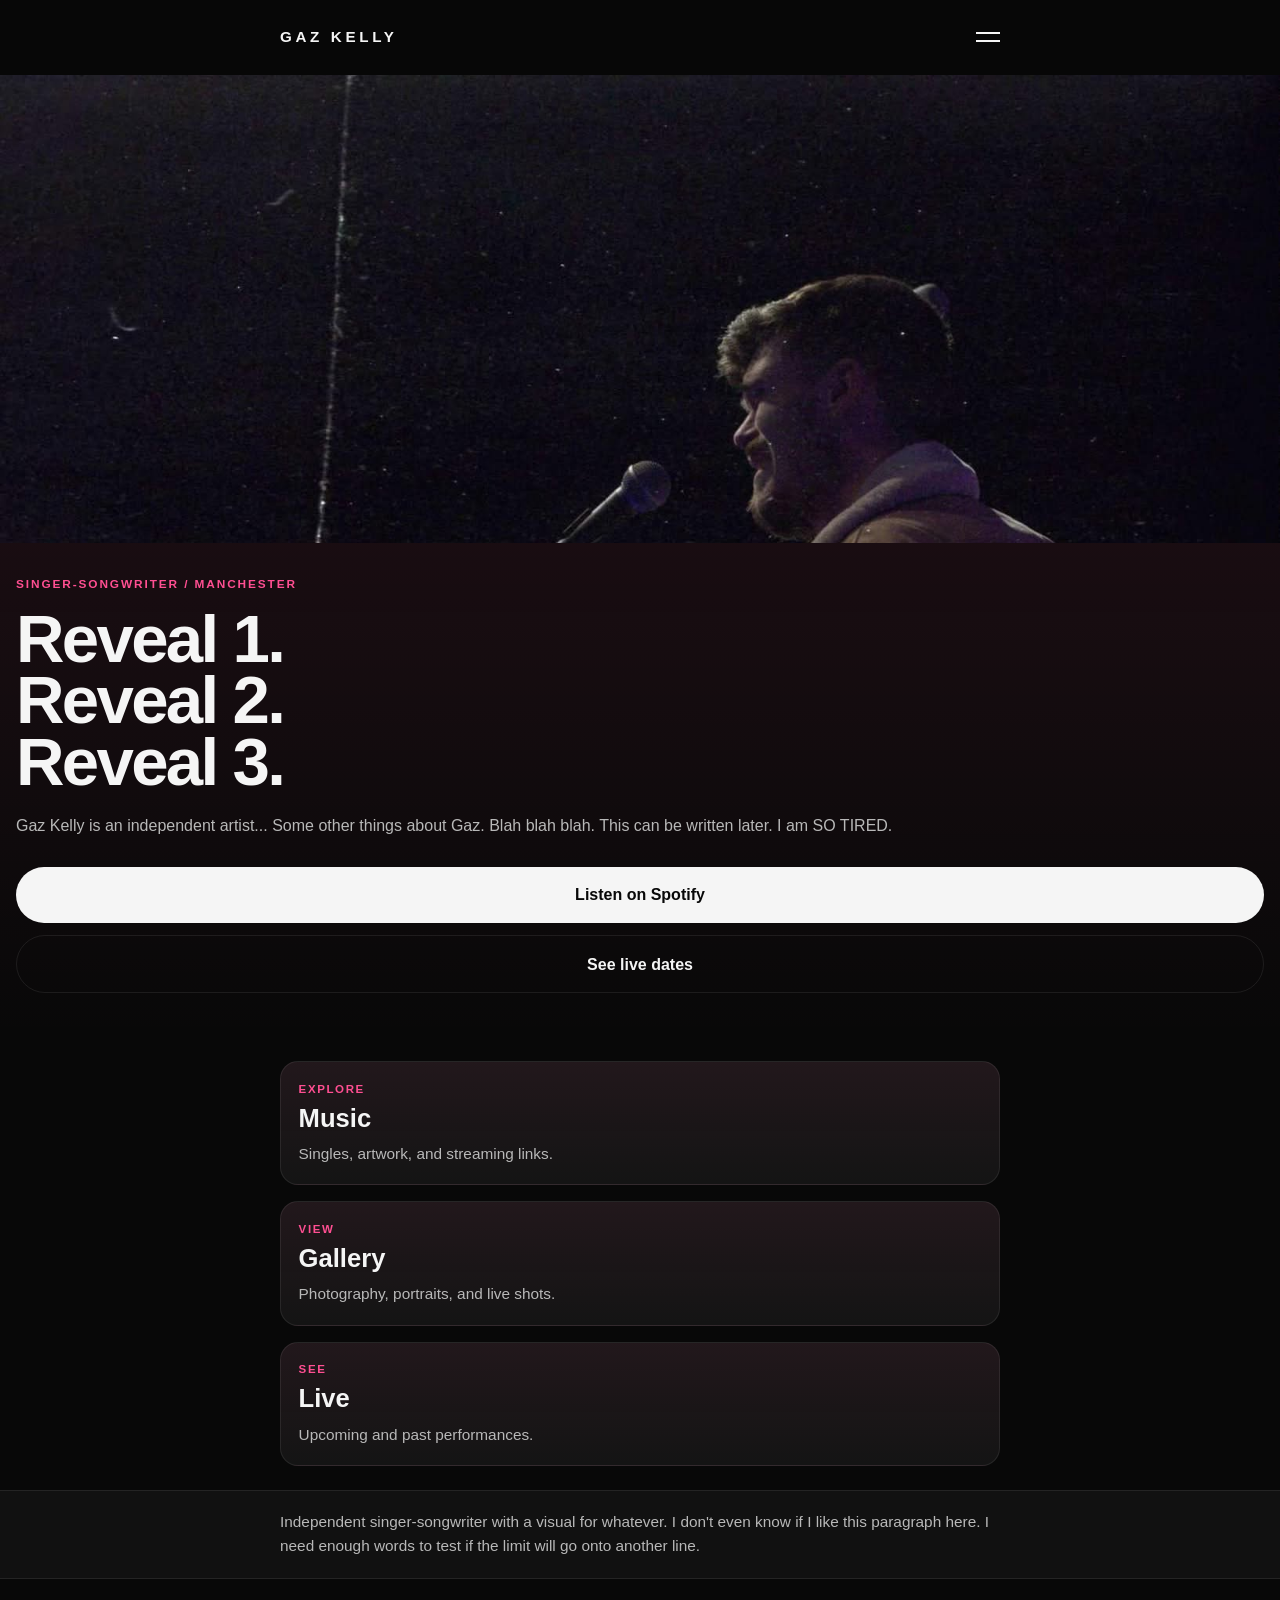
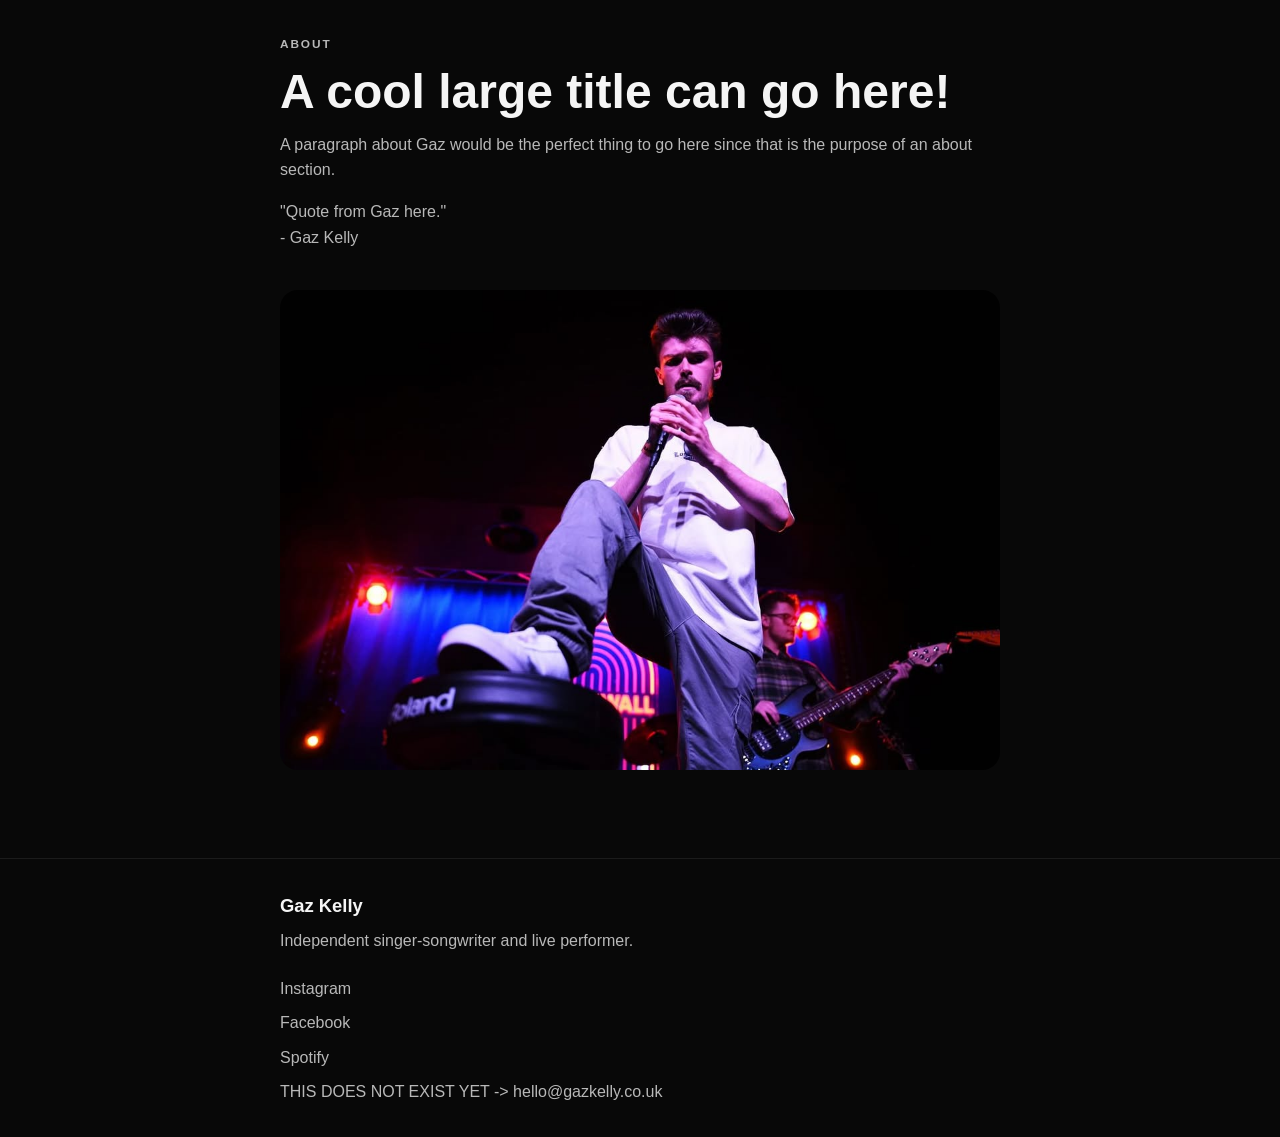
==== m/index.html @ 902c29c4 "15-03-2026 02 - Updated index.html to change "img/ to "/img/ to support the root directory - Updated" ====
<!DOCTYPE html>
<html lang="en">
<head>
    <meta charset="UTF-8" />
    <meta name="viewport" content="width=device-width, initial-scale=1.0" />
    <title>Gaz Kelly | Mobile</title>
    <meta
            name="description"
            content="Official mobile website of Gaz Kelly, singer-songwriter and live performer."
    />
    <link rel="stylesheet" href="/m/style.css" />
</head>
<body>
<header class="site-header" id="siteHeader">
    <div class="container header-inner">
        <a href="/m/" class="site-logo">GAZ KELLY</a>

        <button class="nav-toggle" id="navToggle" aria-label="Open menu">
            <span></span>
            <span></span>
        </button>

        <nav class="site-nav" id="siteNav">
            <a href="/m/">Home</a>
            <a href="/m/music/">Music</a>
            <a href="/m/gallery/">Gallery</a>
            <a href="/m/live/">Live</a>
            <a href="/m/#about">About</a>
            <a href="/m/#contact">Contact</a>
        </nav>
    </div>
</header>

<main>
    <section class="hero" id="home">
        <div class="hero-image">
            <img src="/img/GazKelly2.jpg" alt="Gaz Kelly performing live with acoustic guitar" />
        </div>

        <div class="hero-content">
            <p class="kicker reveal">Singer-songwriter / Manchester</p>
            <h1 class="reveal">Reveal 1.<br>Reveal 2.<br>Reveal 3.</h1>
            <p class="hero-copy reveal">
                Gaz Kelly is an independent artist... Some other things about Gaz. Blah blah blah. This can be written later. I am SO TIRED.
            </p>

            <div class="hero-actions reveal">
                <a href="https://open.spotify.com/artist/54GFxKUpAbaUPNkQKT2A7Q" target="_blank" rel="noopener noreferrer" class="btn btn-solid">
                    Listen on Spotify
                </a>
                <a href="/m/live/" class="btn btn-outline">See live dates</a>
            </div>
        </div>
    </section>

    <section class="mobile-feature-links">
        <div class="container">
            <div class="page-link-grid reveal">
                <a href="/m/music/" class="page-link-card">
                    <span class="page-link-kicker">Explore</span>
                    <h2>Music</h2>
                    <p>Singles, artwork, and streaming links.</p>
                </a>

                <a href="/m/gallery/" class="page-link-card">
                    <span class="page-link-kicker">View</span>
                    <h2>Gallery</h2>
                    <p>Photography, portraits, and live shots.</p>
                </a>

                <a href="/m/live/" class="page-link-card">
                    <span class="page-link-kicker">See</span>
                    <h2>Live</h2>
                    <p>Upcoming and past performances.</p>
                </a>
            </div>
        </div>
    </section>

    <section class="intro-band reveal">
        <div class="container intro-band-inner">
            <p>
                Independent singer-songwriter with a visual for whatever. I don't even know if I like this paragraph here. I need enough words to test if the limit will go onto another line.
            </p>
        </div>
    </section>

    <section class="section about-section" id="about">
        <div class="container about-grid">
            <div class="about-text">
                <p class="kicker reveal">About</p>
                <h2 class="reveal">A cool large title can go here!</h2>
                <p class="reveal">
                    A paragraph about Gaz would be the perfect thing to go here since that is the purpose of an about section.
                </p>
                <p class="reveal">
                    "Quote from Gaz here."
                    <br>
                    - Gaz Kelly
                </p>
            </div>

            <div class="about-image reveal">
                <img src="/img/GazKelly6.jpg" alt="Gaz Kelly portrait with guitar" />
            </div>
        </div>
    </section>
</main>

<footer class="site-footer" id="contact">
    <div class="container footer-inner">
        <div class="footer-left reveal">
            <h2>Gaz Kelly</h2>
            <p>Independent singer-songwriter and live performer.</p>
        </div>

        <div class="footer-right reveal">
            <a href="https://www.instagram.com/gaz.kellymusicofficial/" target="_blank" rel="noopener noreferrer">Instagram</a>
            <a href="https://www.facebook.com/Gaz.kellymusicofficial/" target="_blank" rel="noopener noreferrer">Facebook</a>
            <a href="https://open.spotify.com/artist/54GFxKUpAbaUPNkQKT2A7Q" target="_blank" rel="noopener noreferrer">Spotify</a>
            <a href="mailto:hello@gazkelly.co.uk">THIS DOES NOT EXIST YET -> hello@gazkelly.co.uk</a>
        </div>
    </div>
</footer>

<script src="/m/script.js"></script>
</body>
</html>
---- m/style.css ----
:root {
    --bg: #080808;
    --bg-soft: #111111;
    --panel: #141414;
    --panel-2: #1a1a1a;
    --text: #f5f5f5;
    --muted: #b8b8b8;
    --line: rgba(255, 255, 255, 0.08);
    --accent: #ff4f92;
    --max-width: 720px;
    --radius: 20px;
    --header-height: 74px;
}

* {
    box-sizing: border-box;
}

html {
    scroll-behavior: smooth;
}

body {
    margin: 0;
    background: var(--bg);
    color: var(--text);
    font-family: Arial, Helvetica, sans-serif;
    line-height: 1.6;
}

img {
    display: block;
    width: 100%;
}

a {
    color: inherit;
    text-decoration: none;
}

.container {
    width: min(calc(100% - 1.5rem), var(--max-width));
    margin: 0 auto;
}

.site-header {
    position: sticky;
    top: 0;
    z-index: 1000;
    background: rgba(8, 8, 8, 0.94);
    backdrop-filter: blur(12px);
    border-bottom: 1px solid transparent;
    transition: border-color 0.25s ease;
}

.site-header.scrolled {
    border-bottom-color: var(--line);
}

.header-inner {
    min-height: var(--header-height);
    display: flex;
    align-items: center;
    justify-content: space-between;
    gap: 1rem;
    position: relative;
}

.site-logo {
    font-size: 0.95rem;
    font-weight: 800;
    letter-spacing: 0.24em;
    text-transform: uppercase;
}

.nav-toggle {
    display: block;
    background: none;
    border: 0;
    padding: 0;
    cursor: pointer;
}

.nav-toggle span {
    display: block;
    width: 24px;
    height: 2px;
    background: var(--text);
    margin: 6px 0;
}

.site-nav {
    position: absolute;
    top: calc(100% + 0.6rem);
    left: 0;
    right: 0;
    background: #111111;
    border: 1px solid var(--line);
    border-radius: 16px;
    padding: 1rem;
    display: none;
    flex-direction: column;
    align-items: flex-start;
    gap: 0.9rem;
    box-shadow: 0 20px 40px rgba(0, 0, 0, 0.35);
}

.site-nav.open {
    display: flex;
}

.site-nav a {
    color: var(--muted);
    font-size: 0.98rem;
    transition: color 0.2s ease;
}

.site-nav a:hover {
    color: var(--text);
}

.hero {
    display: flex;
    flex-direction: column;
}

.hero-image {
    height: 52vh;
    min-height: 320px;
    max-height: 560px;
}

.hero-image img {
    width: 100%;
    height: 100%;
    object-fit: cover;
    object-position: center top;
}

.hero-content {
    padding: 2rem 1rem 3rem;
    background:
            linear-gradient(180deg, rgba(255, 79, 146, 0.07), rgba(255, 79, 146, 0)),
            var(--bg);
}

.kicker {
    margin: 0 0 0.85rem;
    color: var(--accent);
    text-transform: uppercase;
    letter-spacing: 0.16em;
    font-size: 0.74rem;
    font-weight: 700;
}

.hero-content h1,
.subpage-hero h1 {
    margin: 0;
    font-size: clamp(2.4rem, 12vw, 4.2rem);
    line-height: 0.92;
    letter-spacing: -0.04em;
}

.hero-copy,
.subpage-copy {
    font-size: 1rem;
    color: var(--muted);
    margin: 1.25rem 0 0;
}

.hero-actions {
    display: flex;
    flex-direction: column;
    gap: 0.8rem;
    margin-top: 1.75rem;
}

.btn {
    display: inline-flex;
    align-items: center;
    justify-content: center;
    padding: 0.95rem 1.2rem;
    border-radius: 999px;
    font-weight: 700;
    transition: 0.2s ease;
    text-align: center;
}

.btn-solid {
    background: var(--text);
    color: var(--bg);
}

.btn-solid:hover {
    opacity: 0.92;
}

.btn-outline {
    border: 1px solid var(--line);
    color: var(--text);
    background: transparent;
}

.btn-outline:hover {
    border-color: rgba(255, 255, 255, 0.25);
}

.mobile-feature-links {
    padding: 1.25rem 0 0;
}

.page-link-grid {
    display: grid;
    gap: 1rem;
}

.page-link-card {
    display: block;
    background: linear-gradient(180deg, rgba(255, 79, 146, 0.06), rgba(255, 79, 146, 0)), var(--panel);
    border: 1px solid var(--line);
    border-radius: 18px;
    padding: 1.1rem;
}

.page-link-kicker {
    display: block;
    color: var(--accent);
    text-transform: uppercase;
    letter-spacing: 0.14em;
    font-size: 0.72rem;
    font-weight: 700;
    margin-bottom: 0.45rem;
}

.page-link-card h2 {
    margin: 0;
    font-size: 1.6rem;
    line-height: 1;
}

.page-link-card p {
    margin: 0.7rem 0 0;
    color: var(--muted);
    font-size: 0.96rem;
}

.intro-band {
    margin-top: 1.5rem;
    border-top: 1px solid var(--line);
    border-bottom: 1px solid var(--line);
    background: var(--bg-soft);
}

.intro-band-inner {
    padding: 1.2rem 0;
}

.intro-band p {
    margin: 0;
    color: var(--muted);
    font-size: 0.96rem;
}

.section {
    padding: 3.5rem 0;
}

.subpage-hero {
    padding: 2.5rem 0 1rem;
}

.section-top {
    margin-bottom: 1.5rem;
}

.section-top h2,
.about-text h2,
.live-text h2 {
    margin: 0;
    font-size: clamp(1.9rem, 8vw, 3rem);
    line-height: 1;
}

.about-grid,
.live-grid {
    display: grid;
    gap: 1.5rem;
}

.about-text p {
    color: var(--muted);
}

.about-image img,
.live-poster img,
.mobile-gallery-item img,
.release-card img {
    border-radius: 18px;
}

.release-grid {
    display: grid;
    gap: 1.2rem;
}

.single-column-grid {
    grid-template-columns: 1fr;
}

.release-card {
    background: var(--panel);
    border: 1px solid var(--line);
    border-radius: 18px;
    padding: 0.8rem;
}

.release-card img {
    aspect-ratio: 1 / 1;
    object-fit: cover;
}

.release-meta {
    padding-top: 0.9rem;
}

.release-meta h3 {
    margin: 0;
    font-size: 1.1rem;
}

.release-meta p {
    margin: 0.25rem 0 0;
    color: var(--muted);
    font-size: 0.95rem;
}

.mobile-gallery-grid {
    display: grid;
    gap: 1rem;
}

.mobile-gallery-item img {
    aspect-ratio: 4 / 5;
    object-fit: cover;
}

.live-page-card {
    display: grid;
    gap: 1.3rem;
    background: var(--panel);
    border: 1px solid var(--line);
    border-radius: 20px;
    padding: 0.8rem;
}

.live-text {
    max-width: 100%;
}

.show-block {
    margin: 1rem 0 0;
    padding: 1rem 0 0;
    border-top: 1px solid var(--line);
}

.show-block h3 {
    margin: 0 0 0.7rem;
    font-size: 1.25rem;
}

.show-block p {
    margin: 0.2rem 0;
    color: var(--muted);
}

.past-performances {
    margin-top: 2.2rem;
}

.past-kicker {
    margin-bottom: 1rem;
}

.past-show-list {
    display: flex;
    flex-direction: column;
    gap: 0.9rem;
}

.past-show-item {
    padding: 1rem 0;
    border-top: 1px solid var(--line);
}

.past-show-item:last-child {
    border-bottom: 1px solid var(--line);
}

.past-show-item h3 {
    margin: 0 0 0.4rem;
    font-size: 1.05rem;
}

.past-show-item p {
    margin: 0.15rem 0;
    color: var(--muted);
}

.site-footer {
    border-top: 1px solid var(--line);
    padding: 2rem 0;
    margin-top: 2rem;
}

.footer-inner {
    display: flex;
    flex-direction: column;
    gap: 1.4rem;
}

.footer-left h2 {
    margin: 0 0 0.45rem;
    font-size: 1.15rem;
}

.footer-left p {
    margin: 0;
    color: var(--muted);
}

.footer-right {
    display: flex;
    flex-direction: column;
    gap: 0.55rem;
}

.footer-right a {
    color: var(--muted);
}

.footer-right a:hover {
    color: var(--text);
}

.reveal {
    opacity: 0;
    transform: translateY(24px);
    transition: opacity 0.7s ease, transform 0.7s ease;
}

.reveal.visible {
    opacity: 1;
    transform: translateY(0);
}
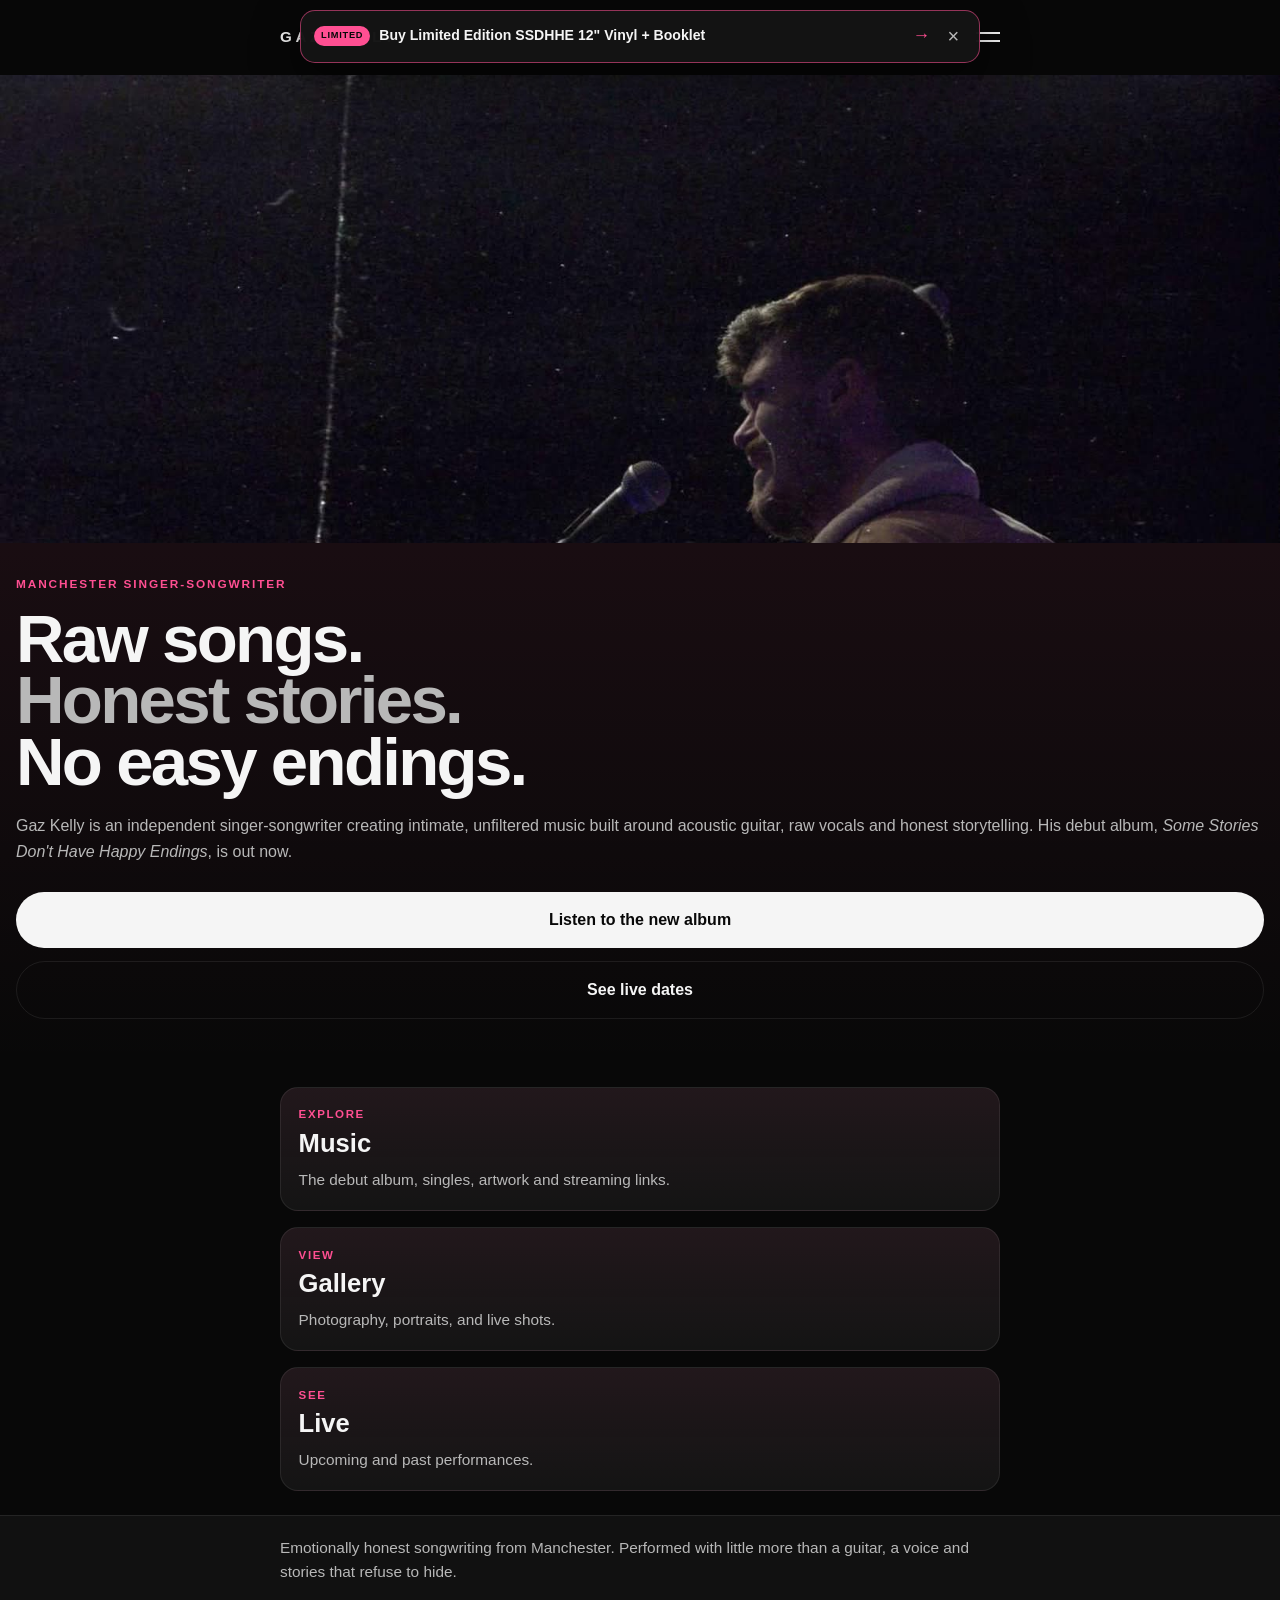
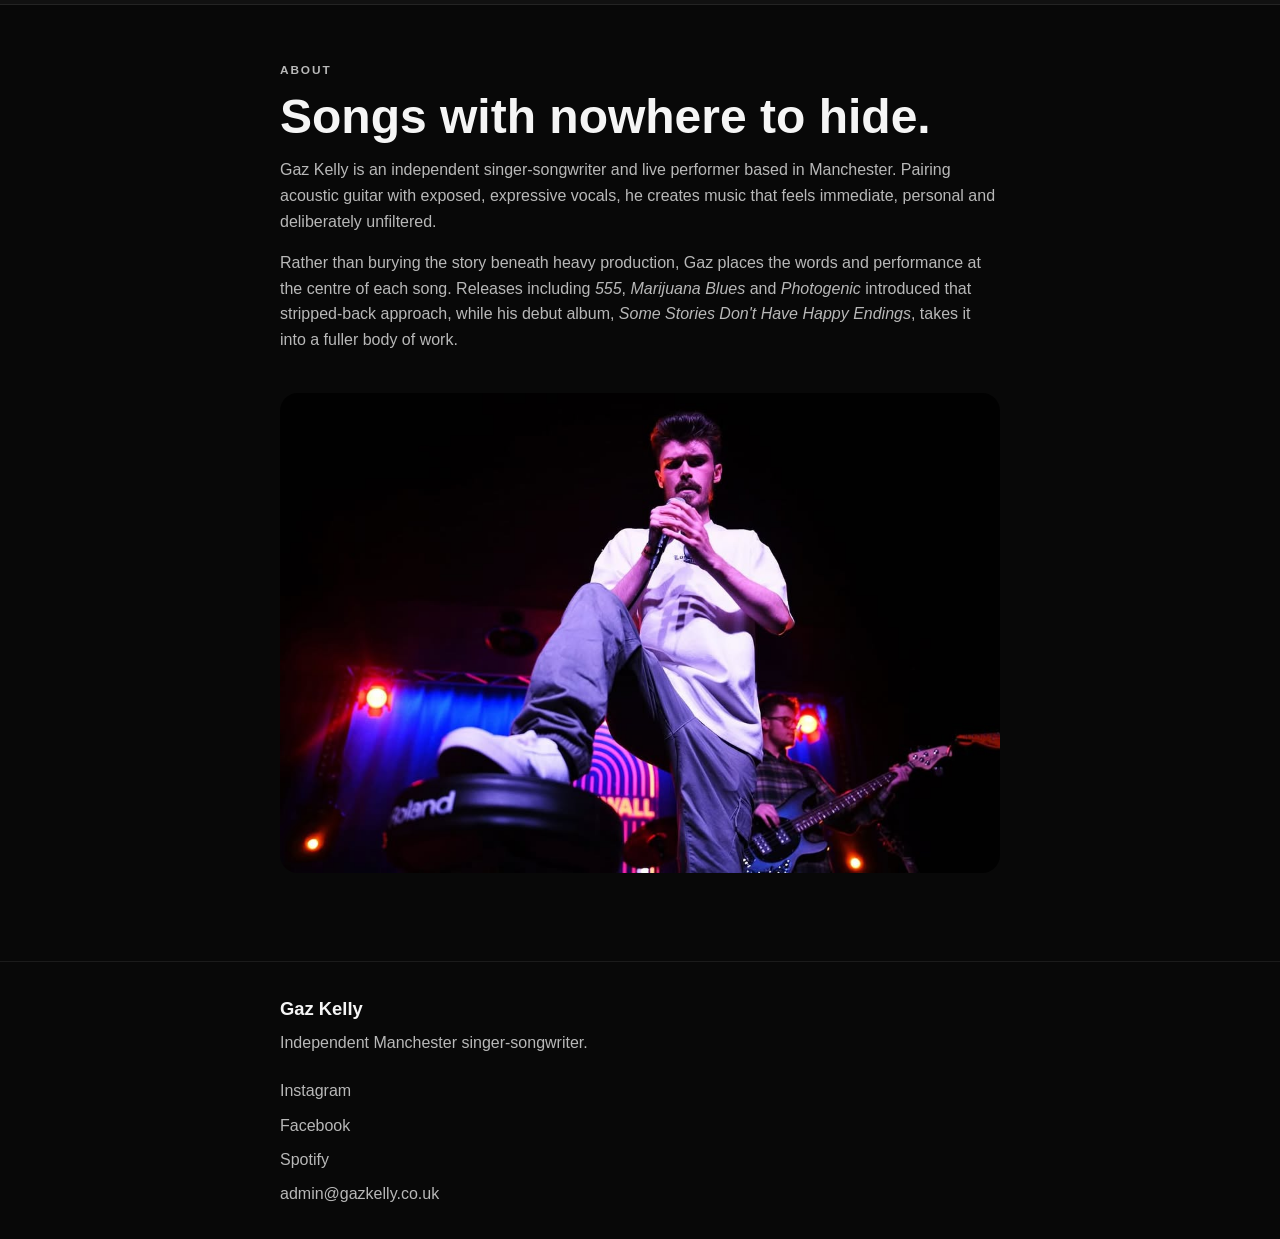
==== commit 1a91fad3: "7/8/2026 * Updated temporary text to final text * Added new album "Some Stories Don't Have Happy End" ====
--- a/m/index.html
+++ b/m/index.html
@@ -6,7 +6,7 @@
     <title>Gaz Kelly | Mobile</title>
     <meta
             name="description"
-            content="Official mobile website of Gaz Kelly, singer-songwriter and live performer."
+            content="Official website of Manchester singer-songwriter Gaz Kelly. Listen to Some Stories Don't Have Happy Endings and find upcoming live dates."
     />
     <link rel="stylesheet" href="/m/style.css" />
 </head>
@@ -38,15 +38,19 @@
         </div>
 
         <div class="hero-content">
-            <p class="kicker reveal">Singer-songwriter / Manchester</p>
-            <h1 class="reveal">Reveal 1.<br>Reveal 2.<br>Reveal 3.</h1>
+            <p class="kicker reveal">Manchester singer-songwriter</p>
+            <h1 class="reveal">
+                <span class="hero-line">Raw songs.</span>
+                <span class="hero-line hero-middle-line">Honest stories.</span>
+                <span class="hero-line">No easy endings.</span>
+            </h1>
             <p class="hero-copy reveal">
-                Gaz Kelly is an independent artist... Some other things about Gaz. Blah blah blah. This can be written later. I am SO TIRED.
+                Gaz Kelly is an independent singer-songwriter creating intimate, unfiltered music built around acoustic guitar, raw vocals and honest storytelling. His debut album, <em>Some Stories Don't Have Happy Endings</em>, is out now.
             </p>
 
             <div class="hero-actions reveal">
-                <a href="https://open.spotify.com/artist/54GFxKUpAbaUPNkQKT2A7Q" target="_blank" rel="noopener noreferrer" class="btn btn-solid">
-                    Listen on Spotify
+                <a href="https://open.spotify.com/album/2ijFGqhEBgQ9jeB5KqhDvt" target="_blank" rel="noopener noreferrer" class="btn btn-solid">
+                    Listen to the new album
                 </a>
                 <a href="/m/live/" class="btn btn-outline">See live dates</a>
             </div>
@@ -59,7 +63,7 @@
                 <a href="/m/music/" class="page-link-card">
                     <span class="page-link-kicker">Explore</span>
                     <h2>Music</h2>
-                    <p>Singles, artwork, and streaming links.</p>
+                    <p>The debut album, singles, artwork and streaming links.</p>
                 </a>
 
                 <a href="/m/gallery/" class="page-link-card">
@@ -80,7 +84,7 @@
     <section class="intro-band reveal">
         <div class="container intro-band-inner">
             <p>
-                Independent singer-songwriter with a visual for whatever. I don't even know if I like this paragraph here. I need enough words to test if the limit will go onto another line.
+                Emotionally honest songwriting from Manchester. Performed with little more than a guitar, a voice and stories that refuse to hide.
             </p>
         </div>
     </section>
@@ -89,14 +93,12 @@
         <div class="container about-grid">
             <div class="about-text">
                 <p class="kicker reveal">About</p>
-                <h2 class="reveal">A cool large title can go here!</h2>
+                <h2 class="reveal">Songs with nowhere to hide.</h2>
                 <p class="reveal">
-                    A paragraph about Gaz would be the perfect thing to go here since that is the purpose of an about section.
+                    Gaz Kelly is an independent singer-songwriter and live performer based in Manchester. Pairing acoustic guitar with exposed, expressive vocals, he creates music that feels immediate, personal and deliberately unfiltered.
                 </p>
                 <p class="reveal">
-                    "Quote from Gaz here."
-                    <br>
-                    - Gaz Kelly
+                    Rather than burying the story beneath heavy production, Gaz places the words and performance at the centre of each song. Releases including <em>555</em>, <em>Marijuana Blues</em> and <em>Photogenic</em> introduced that stripped-back approach, while his debut album, <em>Some Stories Don't Have Happy Endings</em>, takes it into a fuller body of work.
                 </p>
             </div>
 
@@ -111,18 +113,19 @@
     <div class="container footer-inner">
         <div class="footer-left reveal">
             <h2>Gaz Kelly</h2>
-            <p>Independent singer-songwriter and live performer.</p>
+            <p>Independent Manchester singer-songwriter.</p>
         </div>
 
         <div class="footer-right reveal">
             <a href="https://www.instagram.com/gaz.kellymusicofficial/" target="_blank" rel="noopener noreferrer">Instagram</a>
             <a href="https://www.facebook.com/Gaz.kellymusicofficial/" target="_blank" rel="noopener noreferrer">Facebook</a>
             <a href="https://open.spotify.com/artist/54GFxKUpAbaUPNkQKT2A7Q" target="_blank" rel="noopener noreferrer">Spotify</a>
-            <a href="mailto:hello@gazkelly.co.uk">THIS DOES NOT EXIST YET -> hello@gazkelly.co.uk</a>
+            <a href="mailto:admin@gazkelly.co.uk">admin@gazkelly.co.uk</a>
         </div>
     </div>
 </footer>
 
+<script src="/notification-config.js"></script>
 <script src="/m/script.js"></script>
 </body>
-</html>+</html>
--- a/m/style.css
+++ b/m/style.css
@@ -36,6 +36,88 @@
 a {
     color: inherit;
     text-decoration: none;
+}
+
+.site-notice {
+    position: fixed;
+    top: 0.6rem;
+    left: 50%;
+    z-index: 2000;
+    width: min(calc(100% - 1.25rem), 680px);
+    display: flex;
+    align-items: center;
+    gap: 0.55rem;
+    padding: 0.7rem 0.7rem 0.7rem 0.8rem;
+    background: rgba(20, 20, 20, 0.98);
+    border: 1px solid rgba(255, 79, 146, 0.55);
+    border-radius: 15px;
+    box-shadow: 0 16px 45px rgba(0, 0, 0, 0.6);
+    transform: translate(-50%, calc(-100% - 2rem));
+    opacity: 0;
+    visibility: hidden;
+    transition: transform 0.45s ease, opacity 0.3s ease, visibility 0.45s;
+}
+
+.site-notice.show {
+    transform: translate(-50%, 0);
+    opacity: 1;
+    visibility: visible;
+}
+
+.site-notice-content {
+    min-width: 0;
+    flex: 1;
+    display: grid;
+    grid-template-columns: auto 1fr auto;
+    align-items: center;
+    gap: 0.55rem;
+    line-height: 1.25;
+}
+
+.site-notice-label {
+    padding: 0.25rem 0.45rem;
+    color: #080808;
+    background: var(--accent);
+    border-radius: 999px;
+    font-size: 0.58rem;
+    font-weight: 800;
+    letter-spacing: 0.08em;
+    text-transform: uppercase;
+}
+
+.site-notice-text {
+    font-size: clamp(0.72rem, 3.2vw, 0.88rem);
+    font-weight: 700;
+}
+
+.site-notice-arrow {
+    color: var(--accent);
+    font-size: 1.1rem;
+}
+
+.site-notice-close {
+    flex: 0 0 auto;
+    width: 1.8rem;
+    height: 1.8rem;
+    padding: 0;
+    color: var(--muted);
+    background: transparent;
+    border: 0;
+    border-radius: 50%;
+    cursor: pointer;
+    font-size: 1.25rem;
+    line-height: 1;
+}
+
+.site-notice-close:hover,
+.site-notice-content:hover .site-notice-text {
+    color: var(--accent);
+}
+
+@media (prefers-reduced-motion: reduce) {
+    .site-notice {
+        transition: none;
+    }
 }
 
 .container {
@@ -156,9 +238,14 @@
 .hero-content h1,
 .subpage-hero h1 {
     margin: 0;
-    font-size: clamp(2.4rem, 12vw, 4.2rem);
+    font-size: clamp(2.1rem, 11vw, 4.2rem);
     line-height: 0.92;
     letter-spacing: -0.04em;
+}
+
+.hero-line {
+    display: block;
+    white-space: nowrap;
 }
 
 .hero-copy,
@@ -451,4 +538,8 @@
 .reveal.visible {
     opacity: 1;
     transform: translateY(0);
-}+}
+
+.hero-middle-line {
+    color: #b8b8b8;
+}
